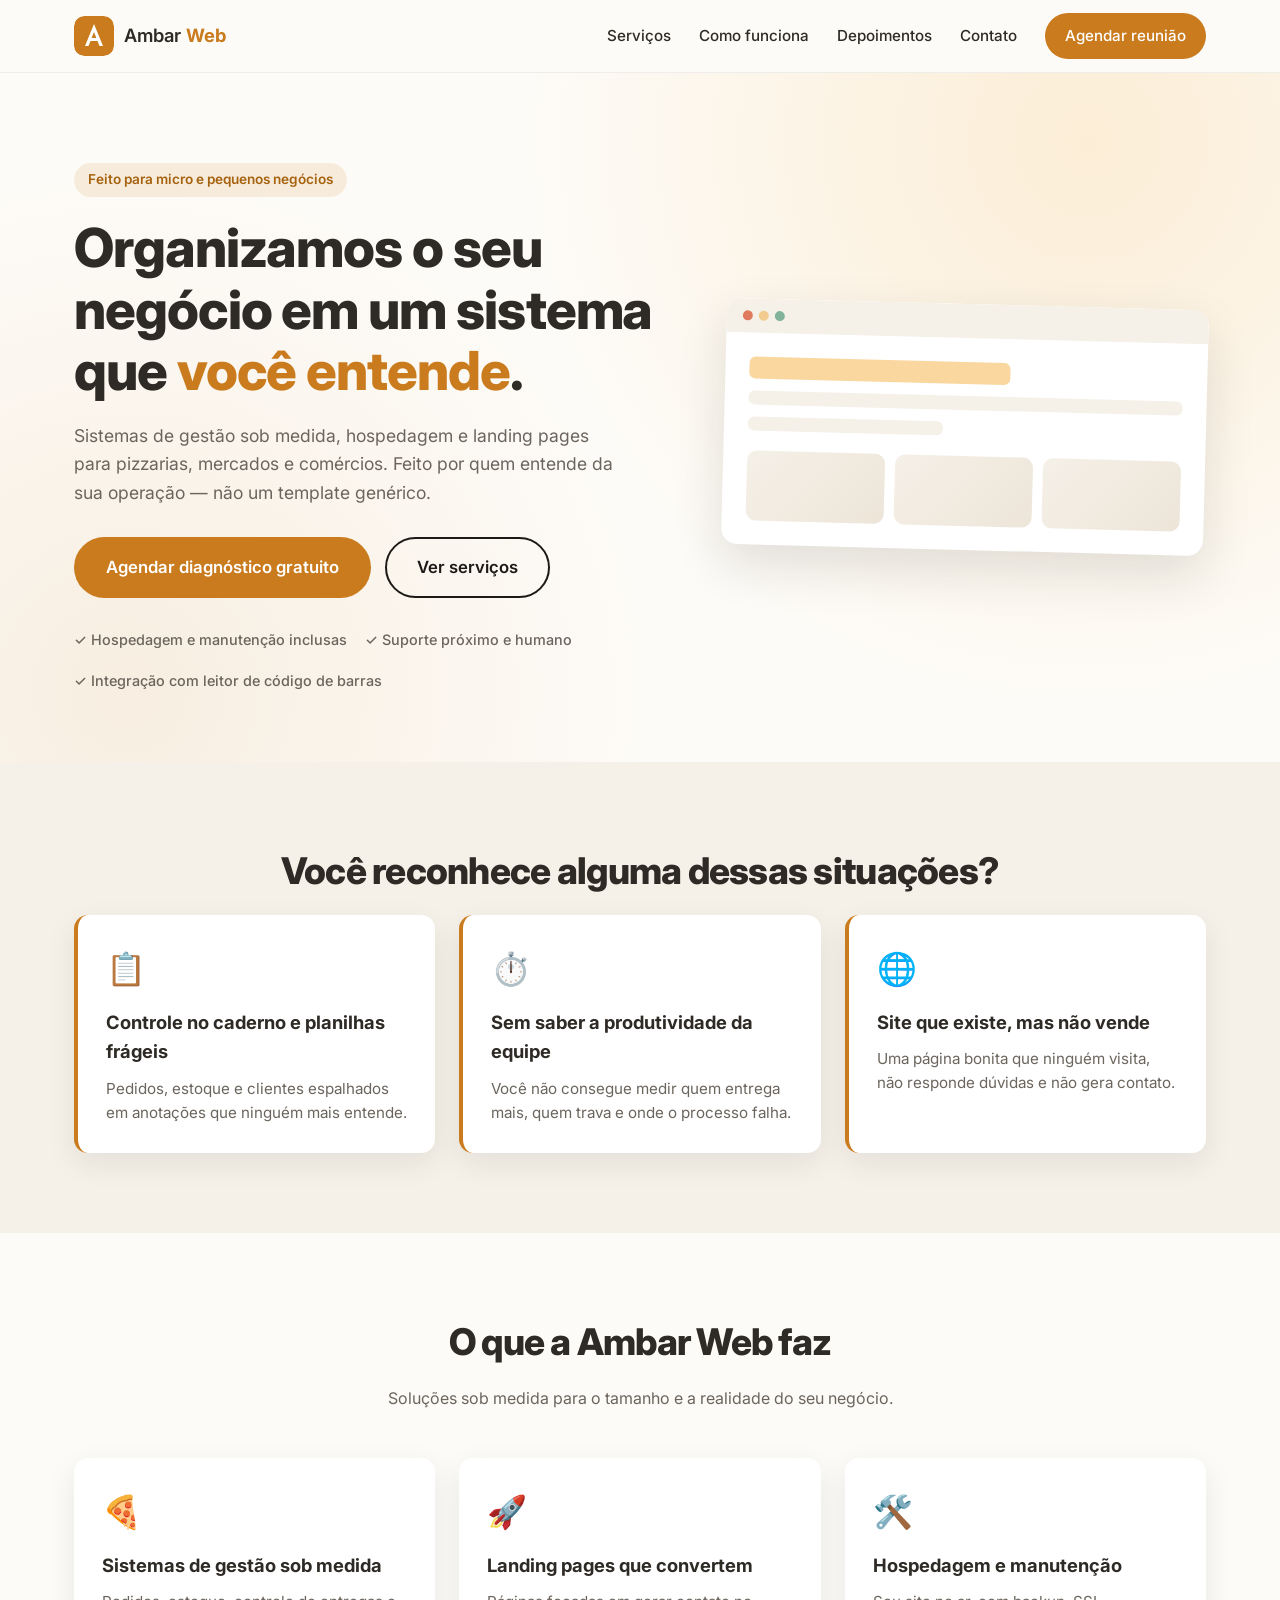
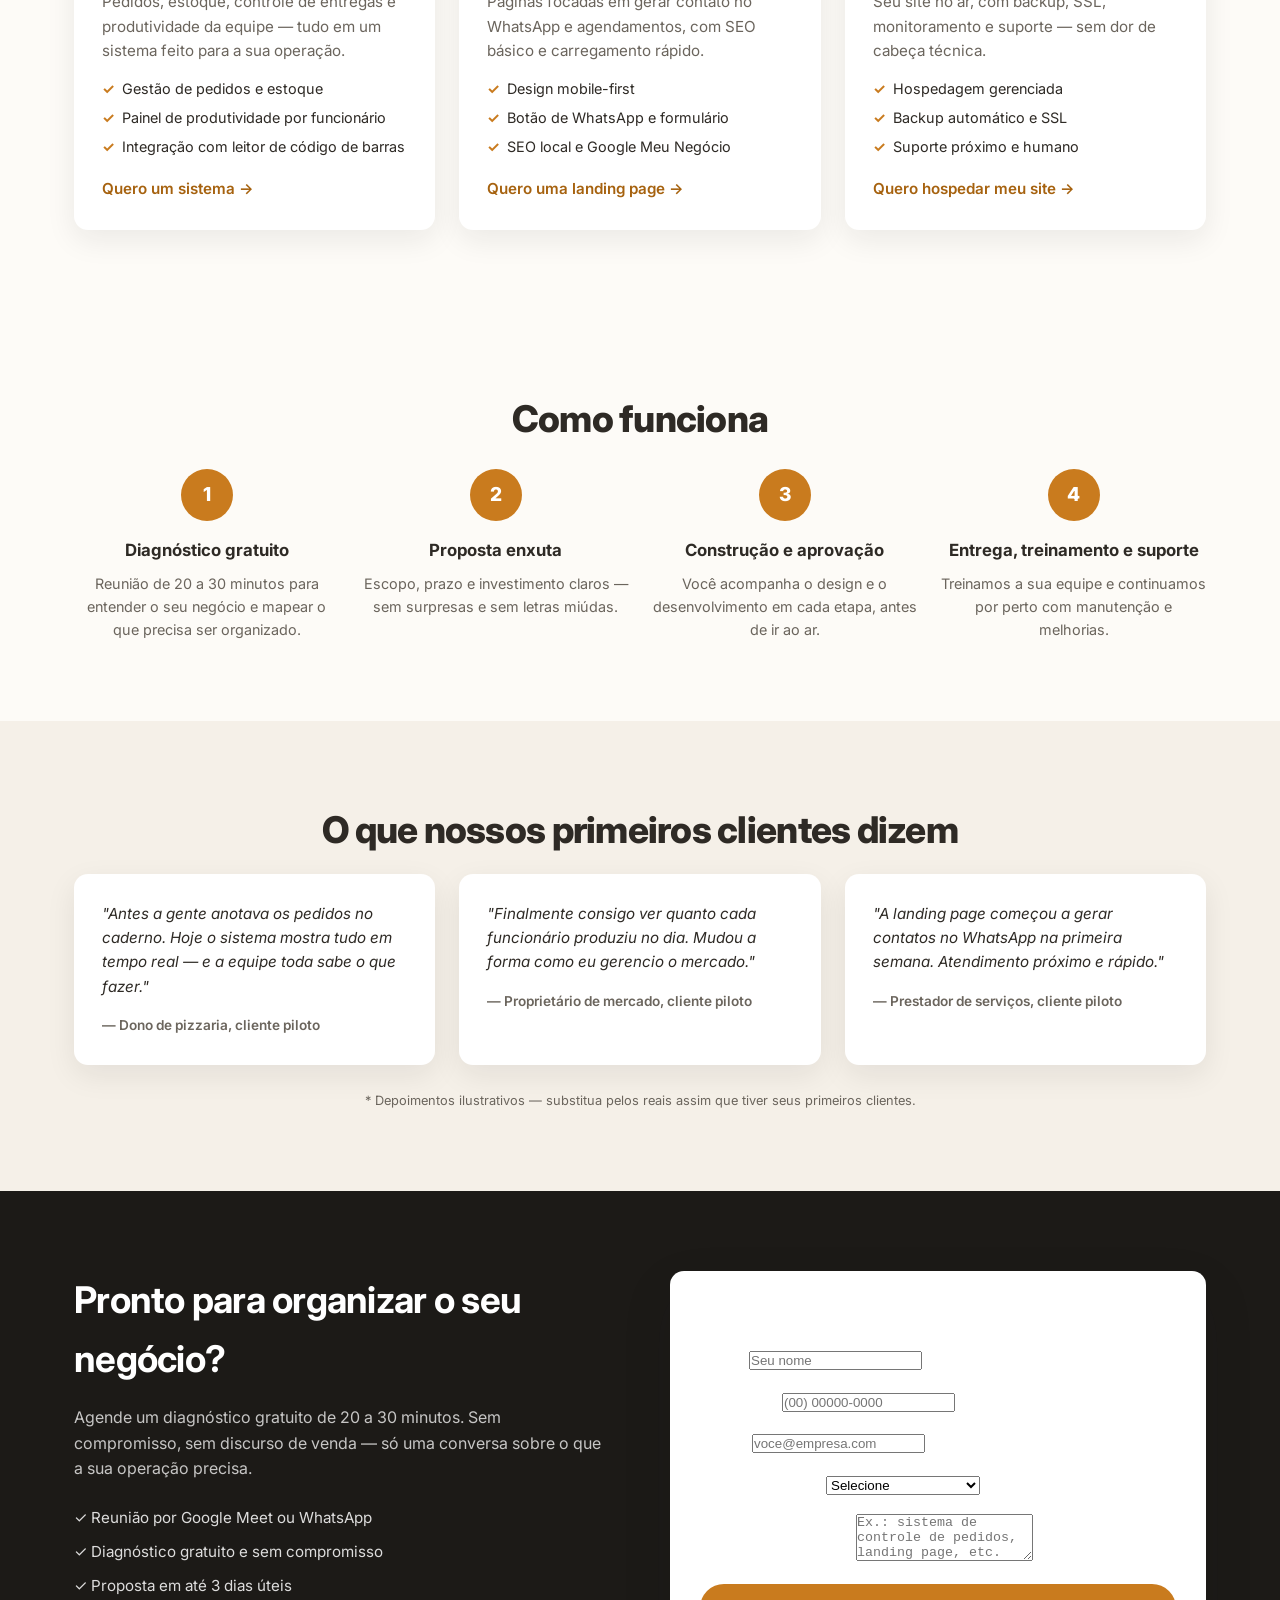
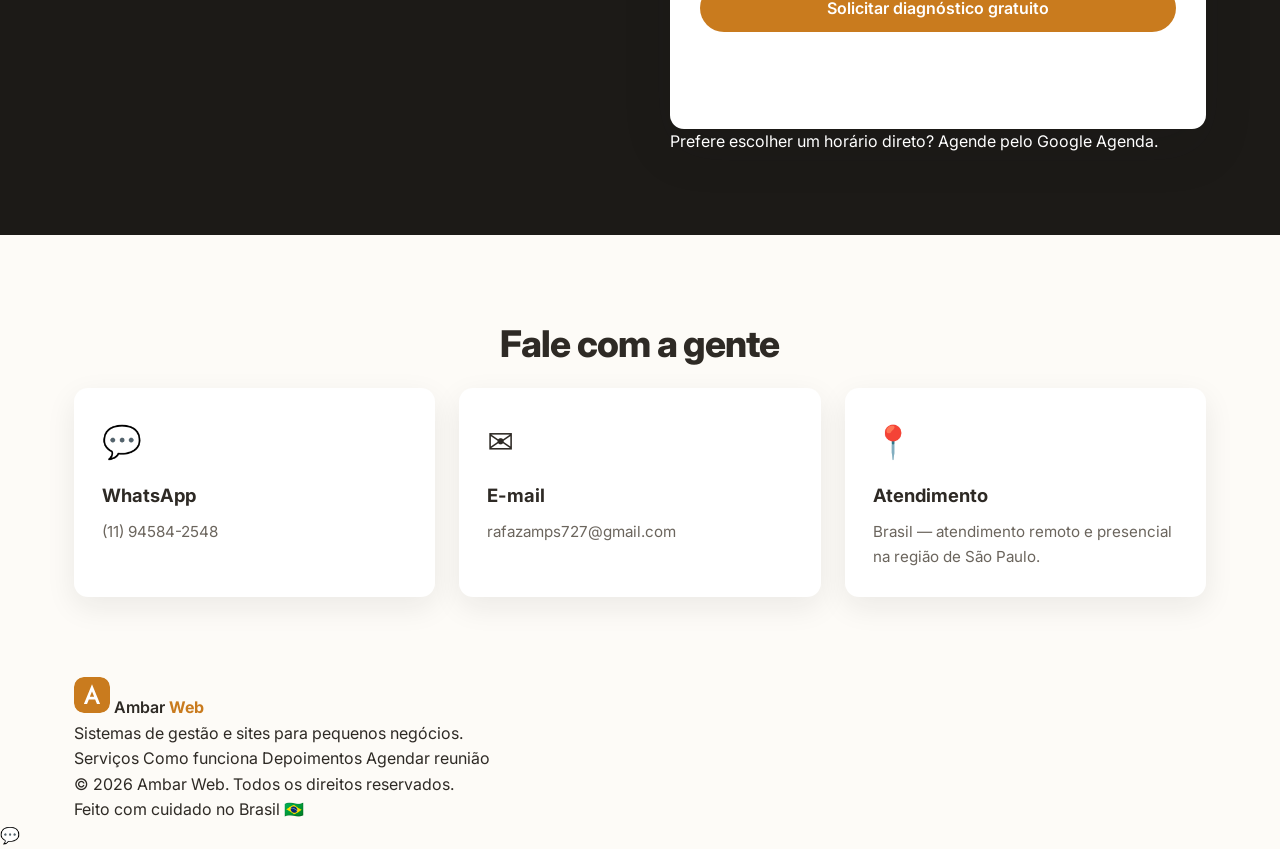
==== index.html @ 200f3242 "Add files via upload" ====
<!DOCTYPE html>
<html lang="pt-BR">
<head>
  <meta charset="UTF-8" />
  <meta name="viewport" content="width=device-width, initial-scale=1.0" />
  <title>Ambar Web — Sistemas de gestão e sites para pequenos negócios</title>
  <meta name="description" content="A Ambar Web cria sistemas de gestão sob medida e landing pages para pizzarias, mercados e pequenos negócios. Organize seu negócio, agende uma reunião gratuita." />
  <meta property="og:title" content="Ambar Web — Organizamos o seu negócio em um sistema que você entende" />
  <meta property="og:description" content="Sistemas de gestão sob medida, hospedagem e landing pages para micro e pequenos negócios no Brasil." />
  <meta property="og:type" content="website" />
  <link rel="icon" type="image/svg+xml" href="favicon.svg" />
  <link rel="stylesheet" href="css/style.css" />
  <link rel="preconnect" href="https://fonts.googleapis.com" />
  <link rel="preconnect" href="https://fonts.gstatic.com" crossorigin />
  <link href="https://fonts.googleapis.com/css2?family=Inter:wght@400;500;600;700;800&display=swap" rel="stylesheet" />

  <!-- JSON-LD: dados estruturados para SEO local -->
  <script type="application/ld+json">
  {
    "@context": "https://schema.org",
    "@type": "ProfessionalService",
    "name": "Ambar Web",
    "description": "Desenvolvimento de sistemas de gestão sob medida, landing pages e hospedagem para micro e pequenos negócios no Brasil.",
    "url": "https://ambarweb.com.br",
    "email": "rafazamps727@gmail.com",
    "telephone": "+5511945842548",
    "areaServed": { "@type": "Country", "name": "Brasil" },
    "address": { "@type": "PostalAddress", "addressLocality": "São Paulo", "addressCountry": "BR" },
    "priceRange": "R$$",
    "sameAs": []
  }
  </script>
</head>
<body>

  <!-- ========== HEADER ========== -->
  <header class="header">
    <div class="container header__inner">
      <a href="#top" class="logo" aria-label="Ambar Web — início">
        <svg class="logo__svg" width="40" height="40" viewBox="0 0 40 40" fill="none" xmlns="http://www.w3.org/2000/svg" aria-hidden="true">
          <rect width="40" height="40" rx="10" fill="#C97B1E"/>
          <path d="M20 8 L29 30 H25.5 L23.5 25 H16.5 L14.5 30 H11 L20 8 Z M17.6 22 H22.4 L20 16 L17.6 22 Z" fill="#FFFFFF"/>
        </svg>
        <span class="logo__text">Ambar <strong>Web</strong></span>
      </a>
      <nav class="nav" id="nav">
        <a href="#servicos">Serviços</a>
        <a href="#como-funciona">Como funciona</a>
        <a href="#depoimentos">Depoimentos</a>
        <a href="#contato">Contato</a>
        <a href="#agendar" class="btn btn--primary btn--sm">Agendar reunião</a>
      </nav>
      <button class="nav-toggle" id="navToggle" aria-label="Abrir menu" aria-expanded="false">☰</button>
    </div>
  </header>

  <!-- ========== HERO ========== -->
  <section class="hero" id="top">
    <div class="container hero__inner">
      <div class="hero__content">
        <span class="badge">Feito para micro e pequenos negócios</span>
        <h1>Organizamos o seu negócio em um sistema que <em>você entende</em>.</h1>
        <p class="hero__subtitle">
          Sistemas de gestão sob medida, hospedagem e landing pages para pizzarias, mercados e comércios.
          Feito por quem entende da sua operação — não um template genérico.
        </p>
        <div class="hero__actions">
          <a href="#agendar" class="btn btn--primary btn--lg">Agendar diagnóstico gratuito</a>
          <a href="#servicos" class="btn btn--ghost btn--lg">Ver serviços</a>
        </div>
        <ul class="hero__trust">
          <li>✓ Hospedagem e manutenção inclusas</li>
          <li>✓ Suporte próximo e humano</li>
          <li>✓ Integração com leitor de código de barras</li>
        </ul>
      </div>
      <div class="hero__visual" aria-hidden="true">
        <div class="mockup">
          <div class="mockup__bar"><span></span><span></span><span></span></div>
          <div class="mockup__body">
            <div class="mockup__row mockup__row--title"></div>
            <div class="mockup__row"></div>
            <div class="mockup__row mockup__row--short"></div>
            <div class="mockup__grid">
              <div class="mockup__card"></div>
              <div class="mockup__card"></div>
              <div class="mockup__card"></div>
            </div>
          </div>
        </div>
      </div>
    </div>
  </section>

  <!-- ========== DORES ========== -->
  <section class="section problems">
    <div class="container">
      <h2 class="section__title">Você reconhece alguma dessas situações?</h2>
      <div class="grid grid--3">
        <div class="card card--problem">
          <span class="card__icon">📋</span>
          <h3>Controle no caderno e planilhas frágeis</h3>
          <p>Pedidos, estoque e clientes espalhados em anotações que ninguém mais entende.</p>
        </div>
        <div class="card card--problem">
          <span class="card__icon">⏱️</span>
          <h3>Sem saber a produtividade da equipe</h3>
          <p>Você não consegue medir quem entrega mais, quem trava e onde o processo falha.</p>
        </div>
        <div class="card card--problem">
          <span class="card__icon">🌐</span>
          <h3>Site que existe, mas não vende</h3>
          <p>Uma página bonita que ninguém visita, não responde dúvidas e não gera contato.</p>
        </div>
      </div>
    </div>
  </section>

  <!-- ========== SERVIÇOS ========== -->
  <section class="section services" id="servicos">
    <div class="container">
      <h2 class="section__title">O que a Ambar Web faz</h2>
      <p class="section__subtitle">Soluções sob medida para o tamanho e a realidade do seu negócio.</p>
      <div class="grid grid--3">
        <div class="card card--service">
          <span class="card__icon">🍕</span>
          <h3>Sistemas de gestão sob medida</h3>
          <p>Pedidos, estoque, controle de entregas e produtividade da equipe — tudo em um sistema feito para a sua operação.</p>
          <ul class="card__list">
            <li>Gestão de pedidos e estoque</li>
            <li>Painel de produtividade por funcionário</li>
            <li>Integração com leitor de código de barras</li>
          </ul>
          <a href="#agendar" class="link-arrow">Quero um sistema →</a>
        </div>
        <div class="card card--service">
          <span class="card__icon">🚀</span>
          <h3>Landing pages que convertem</h3>
          <p>Páginas focadas em gerar contato no WhatsApp e agendamentos, com SEO básico e carregamento rápido.</p>
          <ul class="card__list">
            <li>Design mobile-first</li>
            <li>Botão de WhatsApp e formulário</li>
            <li>SEO local e Google Meu Negócio</li>
          </ul>
          <a href="#agendar" class="link-arrow">Quero uma landing page →</a>
        </div>
        <div class="card card--service">
          <span class="card__icon">🛠️</span>
          <h3>Hospedagem e manutenção</h3>
          <p>Seu site no ar, com backup, SSL, monitoramento e suporte — sem dor de cabeça técnica.</p>
          <ul class="card__list">
            <li>Hospedagem gerenciada</li>
            <li>Backup automático e SSL</li>
            <li>Suporte próximo e humano</li>
          </ul>
          <a href="#agendar" class="link-arrow">Quero hospedar meu site →</a>
        </div>
      </div>
    </div>
  </section>

  <!-- ========== COMO FUNCIONA ========== -->
  <section class="section how" id="como-funciona">
    <div class="container">
      <h2 class="section__title">Como funciona</h2>
      <div class="steps">
        <div class="step">
          <span class="step__num">1</span>
          <h3>Diagnóstico gratuito</h3>
          <p>Reunião de 20 a 30 minutos para entender o seu negócio e mapear o que precisa ser organizado.</p>
        </div>
        <div class="step">
          <span class="step__num">2</span>
          <h3>Proposta enxuta</h3>
          <p>Escopo, prazo e investimento claros — sem surpresas e sem letras miúdas.</p>
        </div>
        <div class="step">
          <span class="step__num">3</span>
          <h3>Construção e aprovação</h3>
          <p>Você acompanha o design e o desenvolvimento em cada etapa, antes de ir ao ar.</p>
        </div>
        <div class="step">
          <span class="step__num">4</span>
          <h3>Entrega, treinamento e suporte</h3>
          <p>Treinamos a sua equipe e continuamos por perto com manutenção e melhorias.</p>
        </div>
      </div>
    </div>
  </section>

  <!-- ========== DEPOIMENTOS ========== -->
  <section class="section testimonials" id="depoimentos">
    <div class="container">
      <h2 class="section__title">O que nossos primeiros clientes dizem</h2>
      <div class="grid grid--3">
        <blockquote class="card card--testimonial">
          <p>"Antes a gente anotava os pedidos no caderno. Hoje o sistema mostra tudo em tempo real — e a equipe toda sabe o que fazer."</p>
          <footer>— Dono de pizzaria, cliente piloto</footer>
        </blockquote>
        <blockquote class="card card--testimonial">
          <p>"Finalmente consigo ver quanto cada funcionário produziu no dia. Mudou a forma como eu gerencio o mercado."</p>
          <footer>— Proprietário de mercado, cliente piloto</footer>
        </blockquote>
        <blockquote class="card card--testimonial">
          <p>"A landing page começou a gerar contatos no WhatsApp na primeira semana. Atendimento próximo e rápido."</p>
          <footer>— Prestador de serviços, cliente piloto</footer>
        </blockquote>
      </div>
      <p class="testimonials__note">* Depoimentos ilustrativos — substitua pelos reais assim que tiver seus primeiros clientes.</p>
    </div>
  </section>

  <!-- ========== CTA + AGENDAMENTO ========== -->
  <section class="section cta" id="agendar">
    <div class="container cta__inner">
      <div class="cta__content">
        <h2>Pronto para organizar o seu negócio?</h2>
        <p>Agende um diagnóstico gratuito de 20 a 30 minutos. Sem compromisso, sem discurso de venda — só uma conversa sobre o que a sua operação precisa.</p>
        <ul class="cta__list">
          <li>✓ Reunião por Google Meet ou WhatsApp</li>
          <li>✓ Diagnóstico gratuito e sem compromisso</li>
          <li>✓ Proposta em até 3 dias úteis</li>
        </ul>
      </div>
      <div class="cta__form-wrap">
        <form class="form" id="contactForm" action="https://formsubmit.co/rafazamps727@gmail.com" method="POST">
          <h3>Agende sua reunião</h3>
          <input type="hidden" name="_subject" value="Novo contato pelo site Ambar Web" />
          <input type="hidden" name="_captcha" value="false" />
          <input type="hidden" name="_next" value="https://ambarweb.com.br/obrigado.html" />
          <label>
            Nome
            <input type="text" name="nome" required placeholder="Seu nome" />
          </label>
          <label>
            WhatsApp
            <input type="tel" name="whatsapp" required placeholder="(00) 00000-0000" />
          </label>
          <label>
            E-mail
            <input type="email" name="email" required placeholder="voce@empresa.com" />
          </label>
          <label>
            Tipo de negócio
            <select name="negocio" required>
              <option value="">Selecione</option>
              <option>Pizzaria / Restaurante</option>
              <option>Mercado / Mercearia</option>
              <option>Prestador de serviços</option>
              <option>Outro</option>
            </select>
          </label>
          <label>
            O que você precisa?
            <textarea name="mensagem" rows="3" placeholder="Ex.: sistema de controle de pedidos, landing page, etc."></textarea>
          </label>
          <button type="submit" class="btn btn--primary btn--full">Solicitar diagnóstico gratuito</button>
          <p class="form__note">Ao enviar, você concorda em ser contatado pela Ambar Web. Seus dados não serão compartilhados.</p>
        </form>
        <p class="cta__alt">Prefere escolher um horário direto? <a href="COLE_SEU_LINK_DO_GOOGLE_AGENDA_AQUI" target="_blank" rel="noopener">Agende pelo Google Agenda</a>.</p>
      </div>
    </div>
  </section>

  <!-- ========== CONTATO ========== -->
  <section class="section contact" id="contato">
    <div class="container">
      <h2 class="section__title">Fale com a gente</h2>
      <div class="grid grid--3">
        <a class="card card--contact" href="https://wa.me/5511945842548" target="_blank" rel="noopener">
          <span class="card__icon">💬</span>
          <h3>WhatsApp</h3>
          <p>(11) 94584-2548</p>
        </a>
        <a class="card card--contact" href="mailto:rafazamps727@gmail.com">
          <span class="card__icon">✉️</span>
          <h3>E-mail</h3>
          <p>rafazamps727@gmail.com</p>
        </a>
        <div class="card card--contact">
          <span class="card__icon">📍</span>
          <h3>Atendimento</h3>
          <p>Brasil — atendimento remoto e presencial na região de São Paulo.</p>
        </div>
      </div>
    </div>
  </section>

  <!-- ========== FOOTER ========== -->
  <footer class="footer">
    <div class="container footer__inner">
      <div class="footer__brand">
        <svg class="logo__svg" width="36" height="36" viewBox="0 0 40 40" fill="none" xmlns="http://www.w3.org/2000/svg" aria-hidden="true">
          <rect width="40" height="40" rx="10" fill="#C97B1E"/>
          <path d="M20 8 L29 30 H25.5 L23.5 25 H16.5 L14.5 30 H11 L20 8 Z M17.6 22 H22.4 L20 16 L17.6 22 Z" fill="#FFFFFF"/>
        </svg>
        <span class="logo__text">Ambar <strong>Web</strong></span>
        <p>Sistemas de gestão e sites para pequenos negócios.</p>
      </div>
      <div class="footer__links">
        <a href="#servicos">Serviços</a>
        <a href="#como-funciona">Como funciona</a>
        <a href="#depoimentos">Depoimentos</a>
        <a href="#agendar">Agendar reunião</a>
      </div>
    </div>
    <div class="container footer__bottom">
      <p>© <span id="year"></span> Ambar Web. Todos os direitos reservados.</p>
      <p>Feito com cuidado no Brasil 🇧🇷</p>
    </div>
  </footer>

  <a href="https://wa.me/5511945842548" class="whatsapp-float" target="_blank" rel="noopener" aria-label="Falar no WhatsApp">💬</a>

  <script src="js/script.js"></script>
</body>
</html>
---- css/style.css ----
/* ==========================================================
   AMBAR WEB — STYLESHEET COMPLETO
   ========================================================== */

/* ========== RESET & BASE ========== */
*, *::before, *::after { box-sizing: border-box; margin: 0; padding: 0; }

:root {
  --amber: #C97B1E;
  --amber-dark: #A6620F;
  --amber-light: #F5B041;
  --dark: #1C1A17;
  --dark-2: #2A2622;
  --text: #2E2A25;
  --muted: #6B655D;
  --bg: #FDFBF7;
  --bg-alt: #F5F0E8;
  --white: #FFFFFF;
  --radius: 14px;
  --shadow: 0 10px 30px rgba(28, 26, 23, 0.08);
  --shadow-lg: 0 20px 50px rgba(28, 26, 23, 0.12);
}

html { scroll-behavior: smooth; }

body {
  font-family: 'Inter', system-ui, -apple-system, sans-serif;
  color: var(--text);
  background: var(--bg);
  line-height: 1.6;
  -webkit-font-smoothing: antialiased;
  -moz-osx-font-smoothing: grayscale;
}

a { color: inherit; text-decoration: none; }
ul { list-style: none; }
img { max-width: 100%; display: block; }

.container {
  width: 100%;
  max-width: 1180px;
  margin: 0 auto;
  padding: 0 24px;
}

/* ========== BOTÕES ========== */
.btn {
  display: inline-flex;
  align-items: center;
  justify-content: center;
  gap: 8px;
  font-family: inherit;
  font-weight: 600;
  border-radius: 999px;
  border: 2px solid transparent;
  cursor: pointer;
  transition: all .2s ease;
  font-size: 1rem;
  padding: 12px 24px;
  text-align: center;
}
.btn--primary { background: var(--amber); color: var(--white); }
.btn--primary:hover { background: var(--amber-dark); transform: translateY(-1px); }
.btn--ghost { background: transparent; color: var(--dark); border-color: var(--dark); }
.btn--ghost:hover { background: var(--dark); color: var(--white); }
.btn--sm { padding: 9px 18px; font-size: .9rem; }
.btn--lg { padding: 15px 30px; font-size: 1.05rem; }
.btn--full { width: 100%; }

/* ========== HEADER ========== */
.header {
  position: sticky;
  top: 0;
  z-index: 100;
  background: rgba(253, 251, 247, .92);
  backdrop-filter: blur(10px);
  -webkit-backdrop-filter: blur(10px);
  border-bottom: 1px solid rgba(28, 26, 23, .06);
}
.header__inner {
  display: flex;
  align-items: center;
  justify-content: space-between;
  height: 72px;
}
.logo { display: flex; align-items: center; gap: 10px; font-size: 1.15rem; }
.logo__svg { flex-shrink: 0; border-radius: 10px; }
.logo__text { font-weight: 600; }
.logo__text strong { color: var(--amber); }

.nav { display: flex; align-items: center; gap: 28px; }
.nav a { font-size: .95rem; font-weight: 500; color: var(--text); transition: color .2s ease; }
.nav a:hover { color: var(--amber); }
.nav .btn--primary { color: var(--white); }
.nav .btn--primary:hover { color: var(--white); }

.nav-toggle {
  display: none;
  background: none;
  border: none;
  font-size: 1.6rem;
  cursor: pointer;
  color: var(--dark);
  padding: 4px 8px;
}

/* ========== HERO ========== */
.hero {
  padding: 90px 0 70px;
  background:
    radial-gradient(circle at 85% 10%, rgba(245, 176, 65, .18), transparent 45%),
    radial-gradient(circle at 10% 90%, rgba(201, 123, 30, .10), transparent 40%),
    var(--bg);
}
.hero__inner {
  display: grid;
  grid-template-columns: 1.1fr .9fr;
  gap: 60px;
  align-items: center;
}
.badge {
  display: inline-block;
  background: rgba(201, 123, 30, .12);
  color: var(--amber-dark);
  font-size: .85rem;
  font-weight: 600;
  padding: 6px 14px;
  border-radius: 999px;
  margin-bottom: 20px;
}
.hero h1 {
  font-size: clamp(2.1rem, 4.2vw, 3.4rem);
  line-height: 1.15;
  font-weight: 800;
  letter-spacing: -0.02em;
  margin-bottom: 20px;
}
.hero h1 em { color: var(--amber); font-style: normal; }
.hero__subtitle {
  font-size: 1.1rem;
  color: var(--muted);
  max-width: 540px;
  margin-bottom: 30px;
}
.hero__actions { display: flex; flex-wrap: wrap; gap: 14px; margin-bottom: 30px; }
.hero__trust { display: flex; flex-wrap: wrap; gap: 18px; }
.hero__trust li { font-size: .9rem; color: var(--muted); font-weight: 500; }

/* Mockup visual */
.mockup {
  background: var(--white);
  border-radius: 16px;
  box-shadow: var(--shadow-lg);
  overflow: hidden;
  transform: rotate(1.5deg);
  transition: transform .4s ease;
}
.mockup:hover { transform: rotate(0deg) translateY(-4px); }
.mockup__bar {
  display: flex; gap: 6px; padding: 12px 16px;
  background: var(--bg-alt);
}
.mockup__bar span {
  width: 10px; height: 10px; border-radius: 50%;
  background: #d8d0c4;
}
.mockup__bar span:first-child { background: #e07a5f; }
.mockup__bar span:nth-child(2) { background: #f2cc8f; }
.mockup__bar span:last-child { background: #81b29a; }
.mockup__body { padding: 24px; }
.mockup__row {
  height: 14px; border-radius: 6px;
  background: var(--bg-alt); margin-bottom: 12px;
}
.mockup__row--title { height: 22px; width: 60%; background: var(--amber-light); opacity: .5; }
.mockup__row--short { width: 45%; }
.mockup__grid {
  display: grid; grid-template-columns: repeat(3, 1fr);
  gap: 10px; margin-top: 20px;
}
.mockup__card {
  height: 70px; border-radius: 10px;
  background: linear-gradient(135deg, var(--bg-alt), #ede5d8);
}

/* ========== SECTIONS ========== */
.section { padding: 80px 0; }
.section__title {
  font-size: clamp(1.6rem, 3vw, 2.3rem);
  font-weight: 800;
  text-align: center;
  letter-spacing: -0.02em;
  margin-bottom: 14px;
}
.section__subtitle {
  text-align: center;
  color: var(--muted);
  max-width: 620px;
  margin: 0 auto 46px;
}

/* ========== GRID & CARDS ========== */
.grid { display: grid; gap: 24px; }
.grid--3 { grid-template-columns: repeat(3, 1fr); }

.card {
  background: var(--white);
  border-radius: var(--radius);
  padding: 28px;
  box-shadow: var(--shadow);
  transition: transform .25s ease, box-shadow .25s ease;
}
.card:hover { transform: translateY(-4px); box-shadow: var(--shadow-lg); }
.card__icon { font-size: 2rem; display: block; margin-bottom: 14px; }
.card h3 { font-size: 1.15rem; margin-bottom: 10px; font-weight: 700; }
.card p { color: var(--muted); font-size: .95rem; }
.card__list { margin: 14px 0 18px; }
.card__list li {
  font-size: .9rem; color: var(--text);
  padding-left: 20px; position: relative; margin-bottom: 6px;
}
.card__list li::before {
  content: "✓"; position: absolute; left: 0;
  color: var(--amber); font-weight: 700;
}
.link-arrow {
  font-weight: 600; color: var(--amber-dark); font-size: .95rem;
  transition: color .2s ease;
}
.link-arrow:hover { color: var(--amber); }

/* Problemas */
.problems { background: var(--bg-alt); }
.card--problem { border-left: 4px solid var(--amber); }

/* Steps */
.steps {
  display: grid;
  grid-template-columns: repeat(4, 1fr);
  gap: 24px;
  margin-top: 20px;
}
.step { text-align: center; }
.step__num {
  display: grid; place-items: center;
  width: 52px; height: 52px;
  margin: 0 auto 16px;
  background: var(--amber);
  color: var(--white);
  border-radius: 50%;
  font-weight: 800;
  font-size: 1.2rem;
}
.step h3 { font-size: 1.05rem; margin-bottom: 8px; }
.step p { font-size: .9rem; color: var(--muted); }

/* Depoimentos */
.testimonials { background: var(--bg-alt); }
.card--testimonial { display: flex; flex-direction: column; gap: 16px; }
.card--testimonial p { font-style: italic; color: var(--text); }
.card--testimonial footer { font-size: .85rem; color: var(--muted); font-weight: 600; }
.testimonials__note {
  text-align: center; font-size: .8rem;
  color: var(--muted); margin-top: 26px;
}

/* CTA */
.cta { background: var(--dark); color: var(--white); }
.cta__inner {
  display: grid;
  grid-template-columns: 1fr 1fr;
  gap: 60px;
  align-items: start;
}
.cta h2 { font-size: clamp(1.6rem, 3vw, 2.3rem); margin-bottom: 16px; letter-spacing: -0.02em; }
.cta__content p { color: rgba(255,255,255,.75); margin-bottom: 24px; }
.cta__list li { color: rgba(255,255,255,.85); margin-bottom: 10px; font-size: .95rem; }

/* Formulário */
.form {
  background: var(--white);
  border-radius: var(--radius);
  padding: 30px;
  display: flex;
  flex-direction: column;
  gap: 16px;
  box-shadow: var(--shadow-lg);
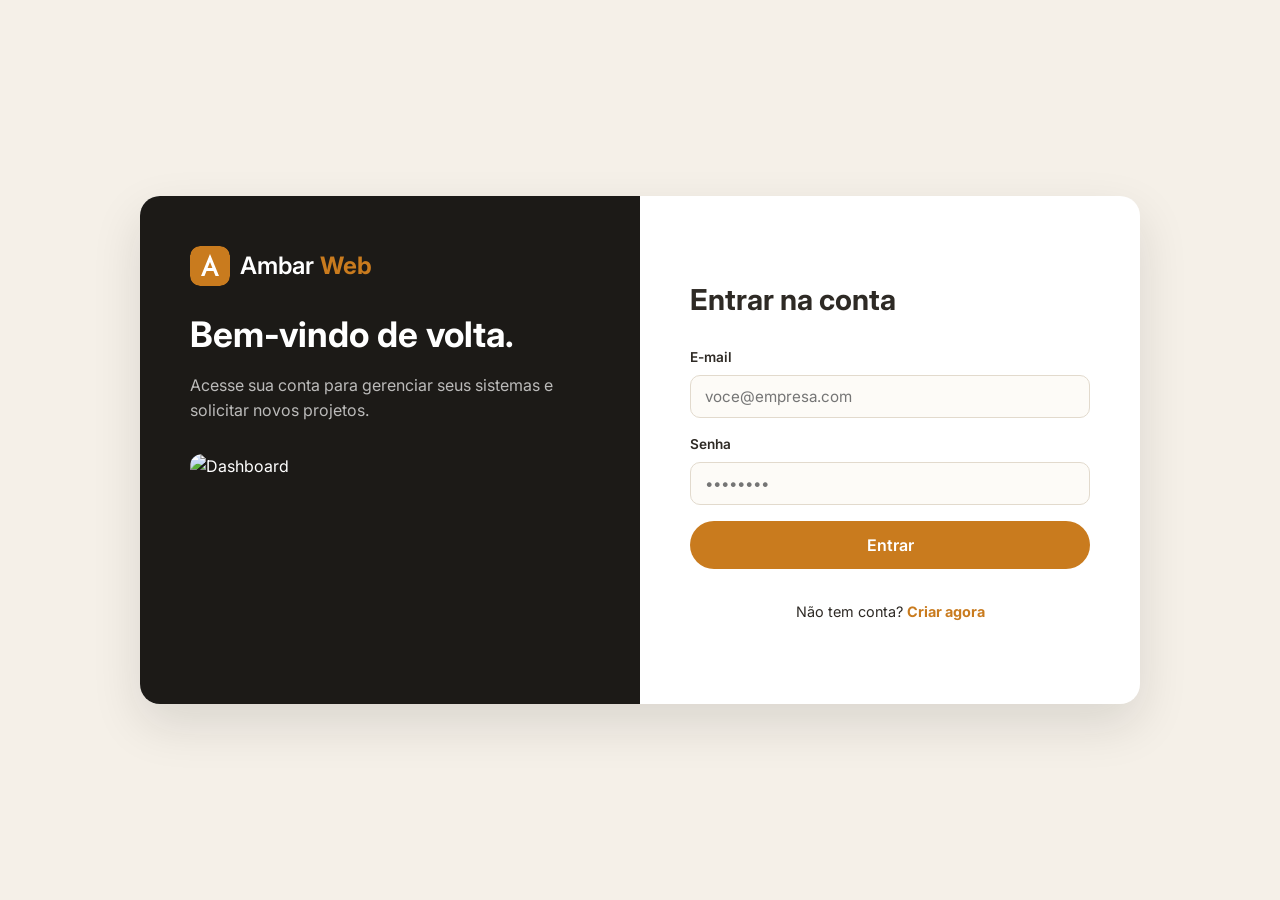
==== commit a02676a6: "Add files via upload" ====
--- a/index.html
+++ b/index.html
@@ -3,40 +3,19 @@
 <head>
   <meta charset="UTF-8" />
   <meta name="viewport" content="width=device-width, initial-scale=1.0" />
-  <title>Ambar Web — Sistemas de gestão e sites para pequenos negócios</title>
-  <meta name="description" content="A Ambar Web cria sistemas de gestão sob medida e landing pages para pizzarias, mercados e pequenos negócios. Organize seu negócio, agende uma reunião gratuita." />
-  <meta property="og:title" content="Ambar Web — Organizamos o seu negócio em um sistema que você entende" />
-  <meta property="og:description" content="Sistemas de gestão sob medida, hospedagem e landing pages para micro e pequenos negócios no Brasil." />
-  <meta property="og:type" content="website" />
+  <title>Ambar Web — Sistemas de Gestão</title>
+  <meta name="description" content="Sistemas de gestão sob medida e landing pages para micro e pequenos negócios." />
   <link rel="icon" type="image/svg+xml" href="favicon.svg" />
   <link rel="stylesheet" href="css/style.css" />
   <link rel="preconnect" href="https://fonts.googleapis.com" />
   <link rel="preconnect" href="https://fonts.gstatic.com" crossorigin />
   <link href="https://fonts.googleapis.com/css2?family=Inter:wght@400;500;600;700;800&display=swap" rel="stylesheet" />
-
-  <!-- JSON-LD: dados estruturados para SEO local -->
-  <script type="application/ld+json">
-  {
-    "@context": "https://schema.org",
-    "@type": "ProfessionalService",
-    "name": "Ambar Web",
-    "description": "Desenvolvimento de sistemas de gestão sob medida, landing pages e hospedagem para micro e pequenos negócios no Brasil.",
-    "url": "https://ambarweb.com.br",
-    "email": "rafazamps727@gmail.com",
-    "telephone": "+5511945842548",
-    "areaServed": { "@type": "Country", "name": "Brasil" },
-    "address": { "@type": "PostalAddress", "addressLocality": "São Paulo", "addressCountry": "BR" },
-    "priceRange": "R$$",
-    "sameAs": []
-  }
-  </script>
 </head>
 <body>
 
-  <!-- ========== HEADER ========== -->
   <header class="header">
     <div class="container header__inner">
-      <a href="#top" class="logo" aria-label="Ambar Web — início">
+      <a href="#top" class="logo">
         <svg class="logo__svg" width="40" height="40" viewBox="0 0 40 40" fill="none" xmlns="http://www.w3.org/2000/svg" aria-hidden="true">
           <rect width="40" height="40" rx="10" fill="#C97B1E"/>
           <path d="M20 8 L29 30 H25.5 L23.5 25 H16.5 L14.5 30 H11 L20 8 Z M17.6 22 H22.4 L20 16 L17.6 22 Z" fill="#FFFFFF"/>
@@ -46,272 +25,130 @@
       <nav class="nav" id="nav">
         <a href="#servicos">Serviços</a>
         <a href="#como-funciona">Como funciona</a>
-        <a href="#depoimentos">Depoimentos</a>
-        <a href="#contato">Contato</a>
-        <a href="#agendar" class="btn btn--primary btn--sm">Agendar reunião</a>
+        <a href="#contato">Suporte</a>
+        
+        <!-- Área do Usuário Logado -->
+        <div class="user-menu">
+          <span class="user-email" id="userEmail">Carregando...</span>
+          <button onclick="logout()" class="btn btn--ghost btn--sm">Sair</button>
+        </div>
       </nav>
       <button class="nav-toggle" id="navToggle" aria-label="Abrir menu" aria-expanded="false">☰</button>
     </div>
   </header>
 
-  <!-- ========== HERO ========== -->
   <section class="hero" id="top">
     <div class="container hero__inner">
-      <div class="hero__content">
-        <span class="badge">Feito para micro e pequenos negócios</span>
+      <div class="hero__content fade-in">
+        <span class="badge">Área do Cliente Ativa</span>
         <h1>Organizamos o seu negócio em um sistema que <em>você entende</em>.</h1>
         <p class="hero__subtitle">
           Sistemas de gestão sob medida, hospedagem e landing pages para pizzarias, mercados e comércios.
-          Feito por quem entende da sua operação — não um template genérico.
         </p>
         <div class="hero__actions">
-          <a href="#agendar" class="btn btn--primary btn--lg">Agendar diagnóstico gratuito</a>
-          <a href="#servicos" class="btn btn--ghost btn--lg">Ver serviços</a>
+          <a href="#contato" class="btn btn--primary btn--lg">Abrir Chamado de Suporte</a>
         </div>
         <ul class="hero__trust">
-          <li>✓ Hospedagem e manutenção inclusas</li>
-          <li>✓ Suporte próximo e humano</li>
-          <li>✓ Integração com leitor de código de barras</li>
+          <li>✓ Hospedagem inclusa</li>
+          <li>✓ Suporte humano</li>
+          <li>✓ Integração com hardware</li>
         </ul>
       </div>
-      <div class="hero__visual" aria-hidden="true">
-        <div class="mockup">
-          <div class="mockup__bar"><span></span><span></span><span></span></div>
-          <div class="mockup__body">
-            <div class="mockup__row mockup__row--title"></div>
-            <div class="mockup__row"></div>
-            <div class="mockup__row mockup__row--short"></div>
-            <div class="mockup__grid">
-              <div class="mockup__card"></div>
-              <div class="mockup__card"></div>
-              <div class="mockup__card"></div>
-            </div>
-          </div>
+      <div class="hero__visual fade-in">
+        <!-- FOTO REAL DO UNSPLASH -->
+        <img src="https://images.unsplash.com/photo-1556742049-0cfed4f6a45d?q=80&w=800&auto=format&fit=crop" alt="Gestão de negócios" class="hero-img">
+      </div>
+    </div>
+  </section>
+
+  <section class="section problems" id="servicos">
+    <div class="container">
+      <h2 class="section__title fade-in">O que a Ambar Web faz</h2>
+      <div class="grid grid--3">
+        <div class="card card--problem fade-in">
+          <span class="card__icon">🍕</span>
+          <h3>Sistemas de Gestão</h3>
+          <p>Pedidos, estoque e produtividade da equipe — tudo em um sistema feito para a sua operação.</p>
+        </div>
+        <div class="card card--problem fade-in">
+          <span class="card__icon">🚀</span>
+          <h3>Landing Pages</h3>
+          <p>Páginas focadas em gerar contato no WhatsApp e agendamentos, com design moderno e rápido.</p>
+        </div>
+        <div class="card card--problem fade-in">
+          <span class="card__icon">🛠️</span>
+          <h3>Hospedagem e Manutenção</h3>
+          <p>Seu site no ar, com backup, SSL e monitoramento, sem dor de cabeça técnica.</p>
         </div>
       </div>
     </div>
   </section>
 
-  <!-- ========== DORES ========== -->
-  <section class="section problems">
+  <!-- ÁREA DE CONTATO REESTILIZADA -->
+  <section class="section contact-section fade-in" id="contato">
     <div class="container">
-      <h2 class="section__title">Você reconhece alguma dessas situações?</h2>
-      <div class="grid grid--3">
-        <div class="card card--problem">
-          <span class="card__icon">📋</span>
-          <h3>Controle no caderno e planilhas frágeis</h3>
-          <p>Pedidos, estoque e clientes espalhados em anotações que ninguém mais entende.</p>
+      <div class="contact-grid">
+        
+        <div class="contact-info">
+          <h2>Fale com o nosso time</h2>
+          <p>Dúvidas sobre o sistema, orçamentos ou problemas técnicos? Preencha o formulário e nosso time responderá em até 24h úteis.</p>
+          
+          <div class="contact-methods">
+            <div class="method-item">
+              <span class="icon">💬</span>
+              <div>
+                <h4>WhatsApp</h4>
+                <p>(11) 94584-2548</p>
+              </div>
+            </div>
+            <div class="method-item">
+              <span class="icon">✉️</span>
+              <div>
+                <h4>E-mail</h4>
+                <p>rafazamps727@gmail.com</p>
+              </div>
+            </div>
+          </div>
         </div>
-        <div class="card card--problem">
-          <span class="card__icon">⏱️</span>
-          <h3>Sem saber a produtividade da equipe</h3>
-          <p>Você não consegue medir quem entrega mais, quem trava e onde o processo falha.</p>
+
+        <div class="contact-form-wrapper">
+          <form id="contactForm" class="form">
+            <h3>Envie uma mensagem</h3>
+            <label>Nome Completo <input type="text" required placeholder="Seu nome"></label>
+            <label>E-mail <input type="email" required placeholder="voce@empresa.com"></label>
+            
+            <!-- NOVAS OPÇÕES DE NEGÓCIO -->
+            <label>Tipo de Negócio
+              <select required>
+                <option value="">Selecione a categoria...</option>
+                <option>Pizzaria / Restaurante</option>
+                <option>Mercado / Mercearia</option>
+                <option>Padaria / Confeitaria</option>
+                <option>Loja / Varejo</option>
+                <option>Clínica / Consultório</option>
+                <option>Prestador de Serviços (Geral)</option>
+                <option>Escritório / Advocacia</option>
+                <option>Outro</option>
+              </select>
+            </label>
+            
+            <label>Mensagem <textarea rows="4" required placeholder="Como podemos ajudar?"></textarea></label>
+            <button type="submit" class="btn btn--primary btn--full">Enviar Mensagem</button>
+          </form>
         </div>
-        <div class="card card--problem">
-          <span class="card__icon">🌐</span>
-          <h3>Site que existe, mas não vende</h3>
-          <p>Uma página bonita que ninguém visita, não responde dúvidas e não gera contato.</p>
-        </div>
+
       </div>
     </div>
   </section>
 
-  <!-- ========== SERVIÇOS ========== -->
-  <section class="section services" id="servicos">
-    <div class="container">
-      <h2 class="section__title">O que a Ambar Web faz</h2>
-      <p class="section__subtitle">Soluções sob medida para o tamanho e a realidade do seu negócio.</p>
-      <div class="grid grid--3">
-        <div class="card card--service">
-          <span class="card__icon">🍕</span>
-          <h3>Sistemas de gestão sob medida</h3>
-          <p>Pedidos, estoque, controle de entregas e produtividade da equipe — tudo em um sistema feito para a sua operação.</p>
-          <ul class="card__list">
-            <li>Gestão de pedidos e estoque</li>
-            <li>Painel de produtividade por funcionário</li>
-            <li>Integração com leitor de código de barras</li>
-          </ul>
-          <a href="#agendar" class="link-arrow">Quero um sistema →</a>
-        </div>
-        <div class="card card--service">
-          <span class="card__icon">🚀</span>
-          <h3>Landing pages que convertem</h3>
-          <p>Páginas focadas em gerar contato no WhatsApp e agendamentos, com SEO básico e carregamento rápido.</p>
-          <ul class="card__list">
-            <li>Design mobile-first</li>
-            <li>Botão de WhatsApp e formulário</li>
-            <li>SEO local e Google Meu Negócio</li>
-          </ul>
-          <a href="#agendar" class="link-arrow">Quero uma landing page →</a>
-        </div>
-        <div class="card card--service">
-          <span class="card__icon">🛠️</span>
-          <h3>Hospedagem e manutenção</h3>
-          <p>Seu site no ar, com backup, SSL, monitoramento e suporte — sem dor de cabeça técnica.</p>
-          <ul class="card__list">
-            <li>Hospedagem gerenciada</li>
-            <li>Backup automático e SSL</li>
-            <li>Suporte próximo e humano</li>
-          </ul>
-          <a href="#agendar" class="link-arrow">Quero hospedar meu site →</a>
-        </div>
-      </div>
-    </div>
-  </section>
-
-  <!-- ========== COMO FUNCIONA ========== -->
-  <section class="section how" id="como-funciona">
-    <div class="container">
-      <h2 class="section__title">Como funciona</h2>
-      <div class="steps">
-        <div class="step">
-          <span class="step__num">1</span>
-          <h3>Diagnóstico gratuito</h3>
-          <p>Reunião de 20 a 30 minutos para entender o seu negócio e mapear o que precisa ser organizado.</p>
-        </div>
-        <div class="step">
-          <span class="step__num">2</span>
-          <h3>Proposta enxuta</h3>
-          <p>Escopo, prazo e investimento claros — sem surpresas e sem letras miúdas.</p>
-        </div>
-        <div class="step">
-          <span class="step__num">3</span>
-          <h3>Construção e aprovação</h3>
-          <p>Você acompanha o design e o desenvolvimento em cada etapa, antes de ir ao ar.</p>
-        </div>
-        <div class="step">
-          <span class="step__num">4</span>
-          <h3>Entrega, treinamento e suporte</h3>
-          <p>Treinamos a sua equipe e continuamos por perto com manutenção e melhorias.</p>
-        </div>
-      </div>
-    </div>
-  </section>
-
-  <!-- ========== DEPOIMENTOS ========== -->
-  <section class="section testimonials" id="depoimentos">
-    <div class="container">
-      <h2 class="section__title">O que nossos primeiros clientes dizem</h2>
-      <div class="grid grid--3">
-        <blockquote class="card card--testimonial">
-          <p>"Antes a gente anotava os pedidos no caderno. Hoje o sistema mostra tudo em tempo real — e a equipe toda sabe o que fazer."</p>
-          <footer>— Dono de pizzaria, cliente piloto</footer>
-        </blockquote>
-        <blockquote class="card card--testimonial">
-          <p>"Finalmente consigo ver quanto cada funcionário produziu no dia. Mudou a forma como eu gerencio o mercado."</p>
-          <footer>— Proprietário de mercado, cliente piloto</footer>
-        </blockquote>
-        <blockquote class="card card--testimonial">
-          <p>"A landing page começou a gerar contatos no WhatsApp na primeira semana. Atendimento próximo e rápido."</p>
-          <footer>— Prestador de serviços, cliente piloto</footer>
-        </blockquote>
-      </div>
-      <p class="testimonials__note">* Depoimentos ilustrativos — substitua pelos reais assim que tiver seus primeiros clientes.</p>
-    </div>
-  </section>
-
-  <!-- ========== CTA + AGENDAMENTO ========== -->
-  <section class="section cta" id="agendar">
-    <div class="container cta__inner">
-      <div class="cta__content">
-        <h2>Pronto para organizar o seu negócio?</h2>
-        <p>Agende um diagnóstico gratuito de 20 a 30 minutos. Sem compromisso, sem discurso de venda — só uma conversa sobre o que a sua operação precisa.</p>
-        <ul class="cta__list">
-          <li>✓ Reunião por Google Meet ou WhatsApp</li>
-          <li>✓ Diagnóstico gratuito e sem compromisso</li>
-          <li>✓ Proposta em até 3 dias úteis</li>
-        </ul>
-      </div>
-      <div class="cta__form-wrap">
-        <form class="form" id="contactForm" action="https://formsubmit.co/rafazamps727@gmail.com" method="POST">
-          <h3>Agende sua reunião</h3>
-          <input type="hidden" name="_subject" value="Novo contato pelo site Ambar Web" />
-          <input type="hidden" name="_captcha" value="false" />
-          <input type="hidden" name="_next" value="https://ambarweb.com.br/obrigado.html" />
-          <label>
-            Nome
-            <input type="text" name="nome" required placeholder="Seu nome" />
-          </label>
-          <label>
-            WhatsApp
-            <input type="tel" name="whatsapp" required placeholder="(00) 00000-0000" />
-          </label>
-          <label>
-            E-mail
-            <input type="email" name="email" required placeholder="voce@empresa.com" />
-          </label>
-          <label>
-            Tipo de negócio
-            <select name="negocio" required>
-              <option value="">Selecione</option>
-              <option>Pizzaria / Restaurante</option>
-              <option>Mercado / Mercearia</option>
-              <option>Prestador de serviços</option>
-              <option>Outro</option>
-            </select>
-          </label>
-          <label>
-            O que você precisa?
-            <textarea name="mensagem" rows="3" placeholder="Ex.: sistema de controle de pedidos, landing page, etc."></textarea>
-          </label>
-          <button type="submit" class="btn btn--primary btn--full">Solicitar diagnóstico gratuito</button>
-          <p class="form__note">Ao enviar, você concorda em ser contatado pela Ambar Web. Seus dados não serão compartilhados.</p>
-        </form>
-        <p class="cta__alt">Prefere escolher um horário direto? <a href="COLE_SEU_LINK_DO_GOOGLE_AGENDA_AQUI" target="_blank" rel="noopener">Agende pelo Google Agenda</a>.</p>
-      </div>
-    </div>
-  </section>
-
-  <!-- ========== CONTATO ========== -->
-  <section class="section contact" id="contato">
-    <div class="container">
-      <h2 class="section__title">Fale com a gente</h2>
-      <div class="grid grid--3">
-        <a class="card card--contact" href="https://wa.me/5511945842548" target="_blank" rel="noopener">
-          <span class="card__icon">💬</span>
-          <h3>WhatsApp</h3>
-          <p>(11) 94584-2548</p>
-        </a>
-        <a class="card card--contact" href="mailto:rafazamps727@gmail.com">
-          <span class="card__icon">✉️</span>
-          <h3>E-mail</h3>
-          <p>rafazamps727@gmail.com</p>
-        </a>
-        <div class="card card--contact">
-          <span class="card__icon">📍</span>
-          <h3>Atendimento</h3>
-          <p>Brasil — atendimento remoto e presencial na região de São Paulo.</p>
-        </div>
-      </div>
-    </div>
-  </section>
-
-  <!-- ========== FOOTER ========== -->
   <footer class="footer">
-    <div class="container footer__inner">
-      <div class="footer__brand">
-        <svg class="logo__svg" width="36" height="36" viewBox="0 0 40 40" fill="none" xmlns="http://www.w3.org/2000/svg" aria-hidden="true">
-          <rect width="40" height="40" rx="10" fill="#C97B1E"/>
-          <path d="M20 8 L29 30 H25.5 L23.5 25 H16.5 L14.5 30 H11 L20 8 Z M17.6 22 H22.4 L20 16 L17.6 22 Z" fill="#FFFFFF"/>
-        </svg>
-        <span class="logo__text">Ambar <strong>Web</strong></span>
-        <p>Sistemas de gestão e sites para pequenos negócios.</p>
-      </div>
-      <div class="footer__links">
-        <a href="#servicos">Serviços</a>
-        <a href="#como-funciona">Como funciona</a>
-        <a href="#depoimentos">Depoimentos</a>
-        <a href="#agendar">Agendar reunião</a>
-      </div>
-    </div>
-    <div class="container footer__bottom">
+    <div class="container footer__bottom" style="border-top: none; padding-top: 0;">
       <p>© <span id="year"></span> Ambar Web. Todos os direitos reservados.</p>
       <p>Feito com cuidado no Brasil 🇧🇷</p>
     </div>
   </footer>
 
-  <a href="https://wa.me/5511945842548" class="whatsapp-float" target="_blank" rel="noopener" aria-label="Falar no WhatsApp">💬</a>
-
+  <script src="js/auth.js"></script>
   <script src="js/script.js"></script>
 </body>
 </html>
--- a/css/style.css
+++ b/css/style.css
@@ -29,7 +29,6 @@
   background: var(--bg);
   line-height: 1.6;
   -webkit-font-smoothing: antialiased;
-  -moz-osx-font-smoothing: grayscale;
 }
 
 a { color: inherit; text-decoration: none; }
@@ -45,19 +44,9 @@
 
 /* ========== BOTÕES ========== */
 .btn {
-  display: inline-flex;
-  align-items: center;
-  justify-content: center;
-  gap: 8px;
-  font-family: inherit;
-  font-weight: 600;
-  border-radius: 999px;
-  border: 2px solid transparent;
-  cursor: pointer;
-  transition: all .2s ease;
-  font-size: 1rem;
-  padding: 12px 24px;
-  text-align: center;
+  display: inline-flex; align-items: center; justify-content: center; gap: 8px;
+  font-family: inherit; font-weight: 600; border-radius: 999px; border: 2px solid transparent;
+  cursor: pointer; transition: all .2s ease; font-size: 1rem; padding: 12px 24px; text-align: center;
 }
 .btn--primary { background: var(--amber); color: var(--white); }
 .btn--primary:hover { background: var(--amber-dark); transform: translateY(-1px); }
@@ -69,19 +58,13 @@
 
 /* ========== HEADER ========== */
 .header {
-  position: sticky;
-  top: 0;
-  z-index: 100;
+  position: sticky; top: 0; z-index: 100;
   background: rgba(253, 251, 247, .92);
   backdrop-filter: blur(10px);
-  -webkit-backdrop-filter: blur(10px);
   border-bottom: 1px solid rgba(28, 26, 23, .06);
 }
 .header__inner {
-  display: flex;
-  align-items: center;
-  justify-content: space-between;
-  height: 72px;
+  display: flex; align-items: center; justify-content: space-between; height: 72px;
 }
 .logo { display: flex; align-items: center; gap: 10px; font-size: 1.15rem; }
 .logo__svg { flex-shrink: 0; border-radius: 10px; }
@@ -91,197 +74,111 @@
 .nav { display: flex; align-items: center; gap: 28px; }
 .nav a { font-size: .95rem; font-weight: 500; color: var(--text); transition: color .2s ease; }
 .nav a:hover { color: var(--amber); }
-.nav .btn--primary { color: var(--white); }
-.nav .btn--primary:hover { color: var(--white); }
+
+.user-menu {
+  display: flex; align-items: center; gap: 12px;
+  margin-left: 10px; border-left: 1px solid rgba(28,26,23,.1); padding-left: 20px;
+}
+.user-email { font-size: .85rem; color: var(--muted); font-weight: 600; }
 
 .nav-toggle {
-  display: none;
-  background: none;
-  border: none;
-  font-size: 1.6rem;
-  cursor: pointer;
-  color: var(--dark);
-  padding: 4px 8px;
+  display: none; background: none; border: none; font-size: 1.6rem; cursor: pointer; color: var(--dark); padding: 4px 8px;
 }
 
-/* ========== HERO ========== */
+/* ========== HERO & ANIMAÇÕES ========== */
+.fade-in { opacity: 0; transform: translateY(30px); transition: opacity 0.8s ease, transform 0.8s ease; }
+.fade-in.visible { opacity: 1; transform: translateY(0); }
+
 .hero {
   padding: 90px 0 70px;
-  background:
-    radial-gradient(circle at 85% 10%, rgba(245, 176, 65, .18), transparent 45%),
-    radial-gradient(circle at 10% 90%, rgba(201, 123, 30, .10), transparent 40%),
-    var(--bg);
+  background: radial-gradient(circle at 85% 10%, rgba(245,176,65,.18), transparent 45%), radial-gradient(circle at 10% 90%, rgba(201,123,30,.1), transparent 40%), var(--bg);
 }
-.hero__inner {
-  display: grid;
-  grid-template-columns: 1.1fr .9fr;
-  gap: 60px;
-  align-items: center;
-}
-.badge {
-  display: inline-block;
-  background: rgba(201, 123, 30, .12);
-  color: var(--amber-dark);
-  font-size: .85rem;
-  font-weight: 600;
-  padding: 6px 14px;
-  border-radius: 999px;
-  margin-bottom: 20px;
-}
-.hero h1 {
-  font-size: clamp(2.1rem, 4.2vw, 3.4rem);
-  line-height: 1.15;
-  font-weight: 800;
-  letter-spacing: -0.02em;
-  margin-bottom: 20px;
-}
+.hero__inner { display: grid; grid-template-columns: 1.1fr .9fr; gap: 60px; align-items: center; }
+.badge { display: inline-block; background: rgba(201,123,30,.12); color: var(--amber-dark); font-size: .85rem; font-weight: 600; padding: 6px 14px; border-radius: 999px; margin-bottom: 20px; }
+.hero h1 { font-size: clamp(2.1rem, 4.2vw, 3.4rem); line-height: 1.15; font-weight: 800; letter-spacing: -0.02em; margin-bottom: 20px; }
 .hero h1 em { color: var(--amber); font-style: normal; }
-.hero__subtitle {
-  font-size: 1.1rem;
-  color: var(--muted);
-  max-width: 540px;
-  margin-bottom: 30px;
-}
+.hero__subtitle { font-size: 1.1rem; color: var(--muted); max-width: 540px; margin-bottom: 30px; }
 .hero__actions { display: flex; flex-wrap: wrap; gap: 14px; margin-bottom: 30px; }
 .hero__trust { display: flex; flex-wrap: wrap; gap: 18px; }
 .hero__trust li { font-size: .9rem; color: var(--muted); font-weight: 500; }
 
-/* Mockup visual */
-.mockup {
-  background: var(--white);
-  border-radius: 16px;
-  box-shadow: var(--shadow-lg);
-  overflow: hidden;
-  transform: rotate(1.5deg);
-  transition: transform .4s ease;
-}
-.mockup:hover { transform: rotate(0deg) translateY(-4px); }
-.mockup__bar {
-  display: flex; gap: 6px; padding: 12px 16px;
-  background: var(--bg-alt);
-}
-.mockup__bar span {
-  width: 10px; height: 10px; border-radius: 50%;
-  background: #d8d0c4;
-}
-.mockup__bar span:first-child { background: #e07a5f; }
-.mockup__bar span:nth-child(2) { background: #f2cc8f; }
-.mockup__bar span:last-child { background: #81b29a; }
-.mockup__body { padding: 24px; }
-.mockup__row {
-  height: 14px; border-radius: 6px;
-  background: var(--bg-alt); margin-bottom: 12px;
-}
-.mockup__row--title { height: 22px; width: 60%; background: var(--amber-light); opacity: .5; }
-.mockup__row--short { width: 45%; }
-.mockup__grid {
-  display: grid; grid-template-columns: repeat(3, 1fr);
-  gap: 10px; margin-top: 20px;
-}
-.mockup__card {
-  height: 70px; border-radius: 10px;
-  background: linear-gradient(135deg, var(--bg-alt), #ede5d8);
-}
+/* Foto Real no Hero */
+.hero-img { border-radius: 16px; box-shadow: var(--shadow-lg); width: 100%; height: auto; object-fit: cover; transform: rotate(1.5deg); transition: transform 0.4s ease; }
+.hero-img:hover { transform: rotate(0deg) scale(1.02); }
 
 /* ========== SECTIONS ========== */
 .section { padding: 80px 0; }
-.section__title {
-  font-size: clamp(1.6rem, 3vw, 2.3rem);
-  font-weight: 800;
-  text-align: center;
-  letter-spacing: -0.02em;
-  margin-bottom: 14px;
-}
-.section__subtitle {
-  text-align: center;
-  color: var(--muted);
-  max-width: 620px;
-  margin: 0 auto 46px;
-}
+.section__title { font-size: clamp(1.6rem, 3vw, 2.3rem); font-weight: 800; text-align: center; letter-spacing: -0.02em; margin-bottom: 14px; }
 
 /* ========== GRID & CARDS ========== */
 .grid { display: grid; gap: 24px; }
 .grid--3 { grid-template-columns: repeat(3, 1fr); }
-
-.card {
-  background: var(--white);
-  border-radius: var(--radius);
-  padding: 28px;
-  box-shadow: var(--shadow);
-  transition: transform .25s ease, box-shadow .25s ease;
-}
+.card { background: var(--white); border-radius: var(--radius); padding: 28px; box-shadow: var(--shadow); transition: transform .25s ease, box-shadow .25s ease; }
 .card:hover { transform: translateY(-4px); box-shadow: var(--shadow-lg); }
 .card__icon { font-size: 2rem; display: block; margin-bottom: 14px; }
 .card h3 { font-size: 1.15rem; margin-bottom: 10px; font-weight: 700; }
 .card p { color: var(--muted); font-size: .95rem; }
-.card__list { margin: 14px 0 18px; }
-.card__list li {
-  font-size: .9rem; color: var(--text);
-  padding-left: 20px; position: relative; margin-bottom: 6px;
+.card--problem { border-left: 4px solid var(--amber); }
+.problems { background: var(--bg-alt); }
+
+/* ========== NOVA ÁREA DE CONTATO ========== */
+.contact-section { background: var(--bg-alt); }
+.contact-grid { display: grid; grid-template-columns: 1fr 1fr; gap: 60px; align-items: center; }
+.contact-info h2 { font-size: 2rem; margin-bottom: 16px; }
+.contact-info p { color: var(--muted); margin-bottom: 30px; font-size: 1.1rem; }
+.contact-methods { display: flex; flex-direction: column; gap: 20px; }
+.method-item { display: flex; align-items: center; gap: 16px; background: var(--white); padding: 16px; border-radius: 12px; box-shadow: var(--shadow); }
+.method-item .icon { font-size: 1.5rem; background: var(--bg); padding: 10px; border-radius: 10px; }
+.method-item h4 { font-size: 1rem; margin-bottom: 2px; }
+.method-item p { font-size: 0.9rem; color: var(--muted); margin: 0; }
+.contact-form-wrapper { background: var(--white); padding: 40px; border-radius: 20px; box-shadow: var(--shadow-lg); }
+
+/* Formulário */
+.form { display: flex; flex-direction: column; gap: 16px; }
+.form h3 { font-size: 1.25rem; margin-bottom: 4px; color: var(--dark); }
+.form label { display: flex; flex-direction: column; gap: 6px; font-size: .85rem; font-weight: 600; color: var(--text); }
+.form input, .form select, .form textarea {
+  font-family: inherit; font-size: .95rem; padding: 11px 14px;
+  border: 1.5px solid #E2DACD; border-radius: 10px; background: var(--bg); color: var(--text);
+  transition: border-color .2s ease, box-shadow .2s ease;
 }
-.card__list li::before {
-  content: "✓"; position: absolute; left: 0;
-  color: var(--amber); font-weight: 700;
-}
-.link-arrow {
-  font-weight: 600; color: var(--amber-dark); font-size: .95rem;
-  transition: color .2s ease;
-}
-.link-arrow:hover { color: var(--amber); }
-
-/* Problemas */
-.problems { background: var(--bg-alt); }
-.card--problem { border-left: 4px solid var(--amber); }
-
-/* Steps */
-.steps {
-  display: grid;
-  grid-template-columns: repeat(4, 1fr);
-  gap: 24px;
-  margin-top: 20px;
-}
-.step { text-align: center; }
-.step__num {
-  display: grid; place-items: center;
-  width: 52px; height: 52px;
-  margin: 0 auto 16px;
-  background: var(--amber);
-  color: var(--white);
-  border-radius: 50%;
-  font-weight: 800;
-  font-size: 1.2rem;
-}
-.step h3 { font-size: 1.05rem; margin-bottom: 8px; }
-.step p { font-size: .9rem; color: var(--muted); }
-
-/* Depoimentos */
-.testimonials { background: var(--bg-alt); }
-.card--testimonial { display: flex; flex-direction: column; gap: 16px; }
-.card--testimonial p { font-style: italic; color: var(--text); }
-.card--testimonial footer { font-size: .85rem; color: var(--muted); font-weight: 600; }
-.testimonials__note {
-  text-align: center; font-size: .8rem;
-  color: var(--muted); margin-top: 26px;
+.form input:focus, .form select:focus, .form textarea:focus {
+  outline: none; border-color: var(--amber); box-shadow: 0 0 0 3px rgba(201, 123, 30, .12);
 }
 
-/* CTA */
-.cta { background: var(--dark); color: var(--white); }
-.cta__inner {
-  display: grid;
-  grid-template-columns: 1fr 1fr;
-  gap: 60px;
-  align-items: start;
+/* ========== TELA DE LOGIN ========== */
+.auth-body { display: flex; align-items: center; justify-content: center; min-height: 100vh; background: var(--bg-alt); padding: 20px; }
+.auth-container { display: grid; grid-template-columns: 1fr 1fr; background: var(--white); border-radius: 20px; box-shadow: var(--shadow-lg); overflow: hidden; max-width: 1000px; width: 100%; }
+.auth-left { background: var(--dark); color: var(--white); padding: 50px; display: flex; flex-direction: column; justify-content: center; }
+.auth-left h1 { font-size: 2.2rem; margin: 20px 0 10px; }
+.auth-left p { color: rgba(255,255,255,0.7); margin-bottom: 30px; }
+.auth-img { border-radius: 12px; width: 100%; height: 200px; object-fit: cover; }
+.auth-right { padding: 50px; display: flex; flex-direction: column; justify-content: center; }
+.auth-right h2 { margin-bottom: 8px; font-size: 1.8rem; }
+.auth-toggle { margin-top: 15px; font-size: 0.9rem; text-align: center; }
+.auth-toggle a { color: var(--amber); font-weight: bold; }
+
+/* ========== FOOTER ========== */
+.footer { background: var(--dark-2); color: rgba(255,255,255,.8); padding: 30px 0; }
+.footer__bottom { display: flex; justify-content: space-between; flex-wrap: wrap; gap: 10px; font-size: .8rem; color: rgba(255,255,255,.5); }
+
+/* ========== RESPONSIVO ========== */
+@media (max-width: 960px) {
+  .hero__inner, .contact-grid, .auth-container { grid-template-columns: 1fr; gap: 40px; }
+  .grid--3 { grid-template-columns: 1fr 1fr; }
+  .auth-left { padding: 30px; text-align: center; }
 }
-.cta h2 { font-size: clamp(1.6rem, 3vw, 2.3rem); margin-bottom: 16px; letter-spacing: -0.02em; }
-.cta__content p { color: rgba(255,255,255,.75); margin-bottom: 24px; }
-.cta__list li { color: rgba(255,255,255,.85); margin-bottom: 10px; font-size: .95rem; }
 
-/* Formulário */
-.form {
-  background: var(--white);
-  border-radius: var(--radius);
-  padding: 30px;
-  display: flex;
-  flex-direction: column;
-  gap: 16px;
-  box-shadow: var(--shadow-lg);+@media (max-width: 720px) {
+  .nav {
+    position: absolute; top: 72px; left: 0; right: 0; background: var(--white);
+    flex-direction: column; align-items: flex-start; padding: 20px 24px; gap: 16px;
+    box-shadow: var(--shadow-lg); display: none;
+  }
+  .nav.open { display: flex; }
+  .nav-toggle { display: block; }
+  .grid--3 { grid-template-columns: 1fr; }
+  .hero { padding: 60px 0 50px; }
+  .section { padding: 60px 0; }
+  .user-menu { margin-left: 0; padding-left: 0; border: none; margin-top: 10px; }
+}
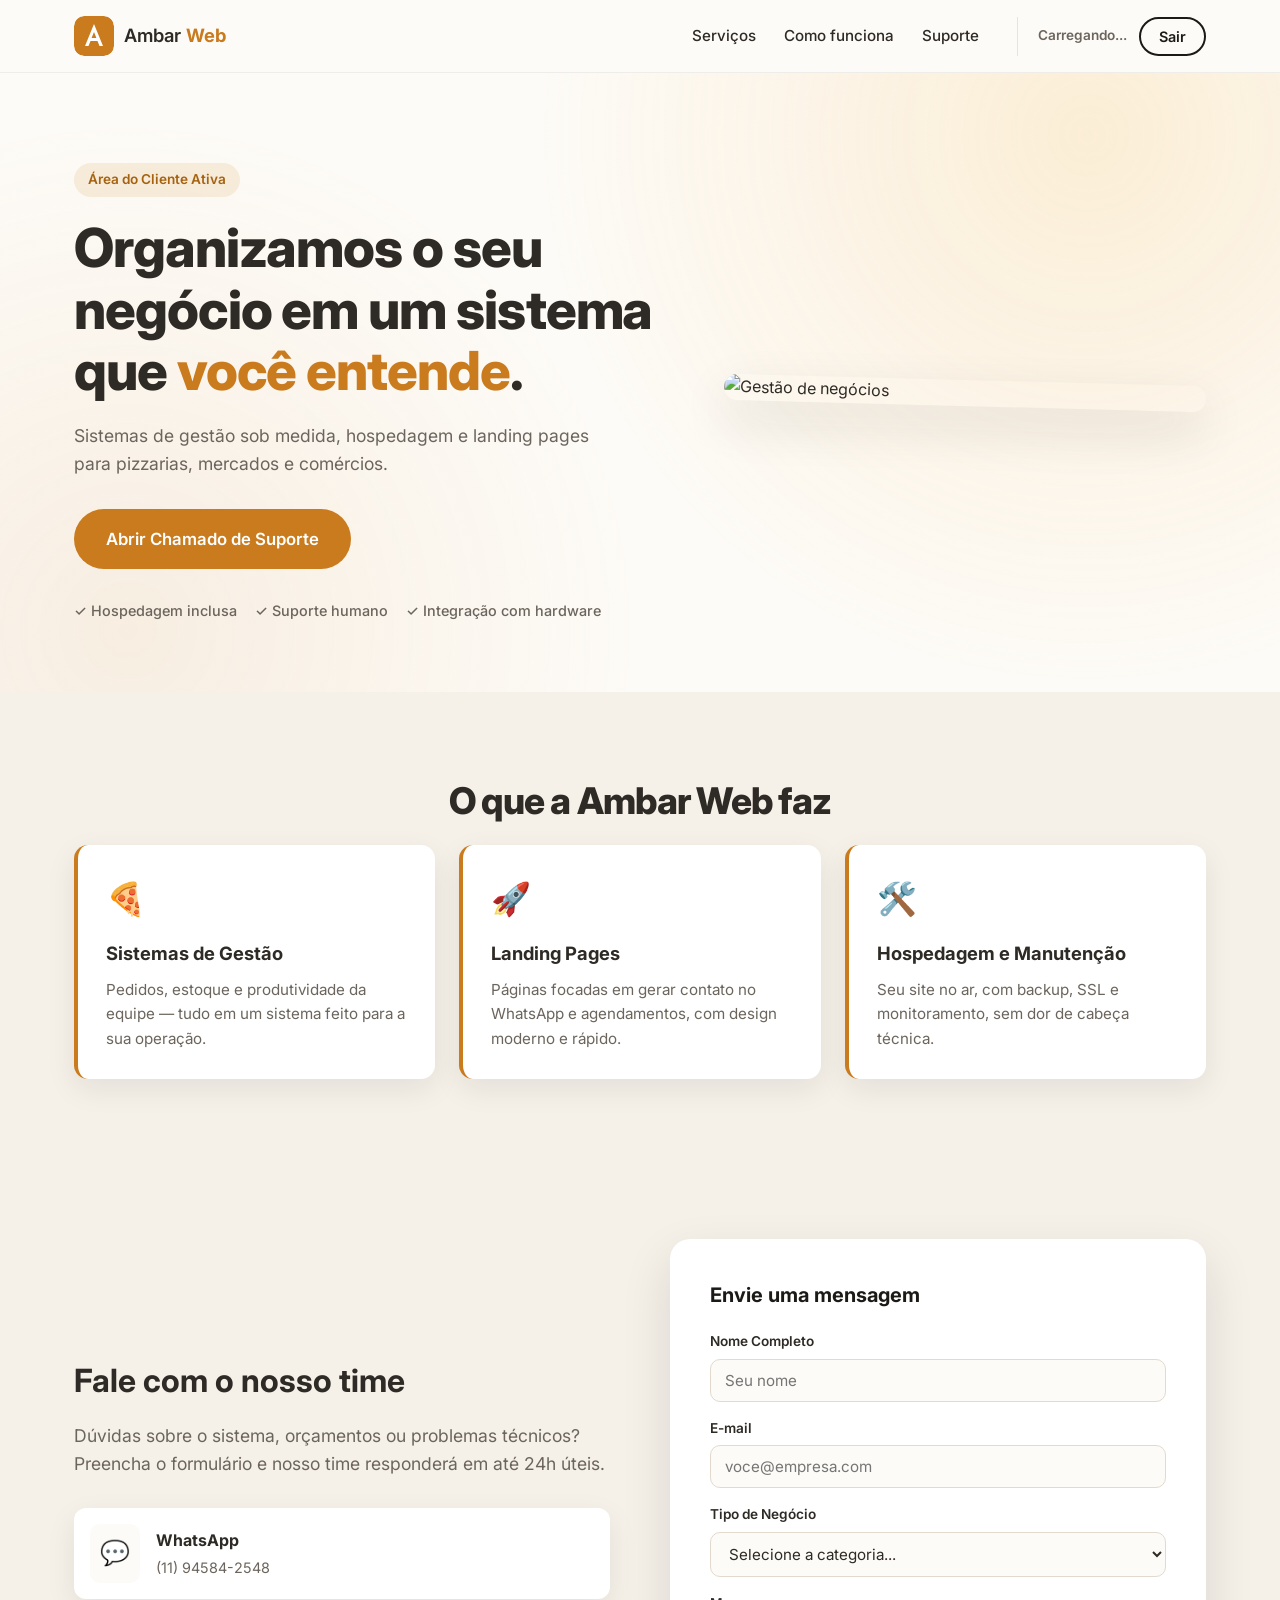
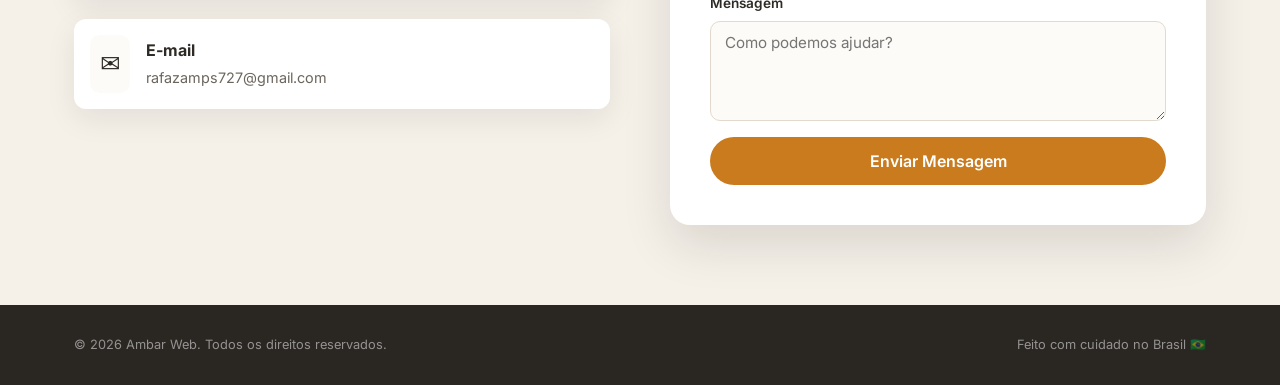
==== commit 0826171c: "Add files via upload" ====
--- a/index.html
+++ b/index.html
@@ -10,6 +10,8 @@
   <link rel="preconnect" href="https://fonts.googleapis.com" />
   <link rel="preconnect" href="https://fonts.gstatic.com" crossorigin />
   <link href="https://fonts.googleapis.com/css2?family=Inter:wght@400;500;600;700;800&display=swap" rel="stylesheet" />
+  <!-- Biblioteca do Supabase -->
+  <script src="https://cdn.jsdelivr.net/npm/@supabase/supabase-js@2"></script>
 </head>
 <body>
 
@@ -114,12 +116,12 @@
         <div class="contact-form-wrapper">
           <form id="contactForm" class="form">
             <h3>Envie uma mensagem</h3>
-            <label>Nome Completo <input type="text" required placeholder="Seu nome"></label>
-            <label>E-mail <input type="email" required placeholder="voce@empresa.com"></label>
+            <label>Nome Completo <input type="text" id="contatoNome" required placeholder="Seu nome"></label>
+            <label>E-mail <input type="email" id="contatoEmail" required placeholder="voce@empresa.com"></label>
             
             <!-- NOVAS OPÇÕES DE NEGÓCIO -->
             <label>Tipo de Negócio
-              <select required>
+              <select id="contatoNegocio" required>
                 <option value="">Selecione a categoria...</option>
                 <option>Pizzaria / Restaurante</option>
                 <option>Mercado / Mercearia</option>
@@ -132,7 +134,7 @@
               </select>
             </label>
             
-            <label>Mensagem <textarea rows="4" required placeholder="Como podemos ajudar?"></textarea></label>
+            <label>Mensagem <textarea id="contatoMensagem" rows="4" required placeholder="Como podemos ajudar?"></textarea></label>
             <button type="submit" class="btn btn--primary btn--full">Enviar Mensagem</button>
           </form>
         </div>
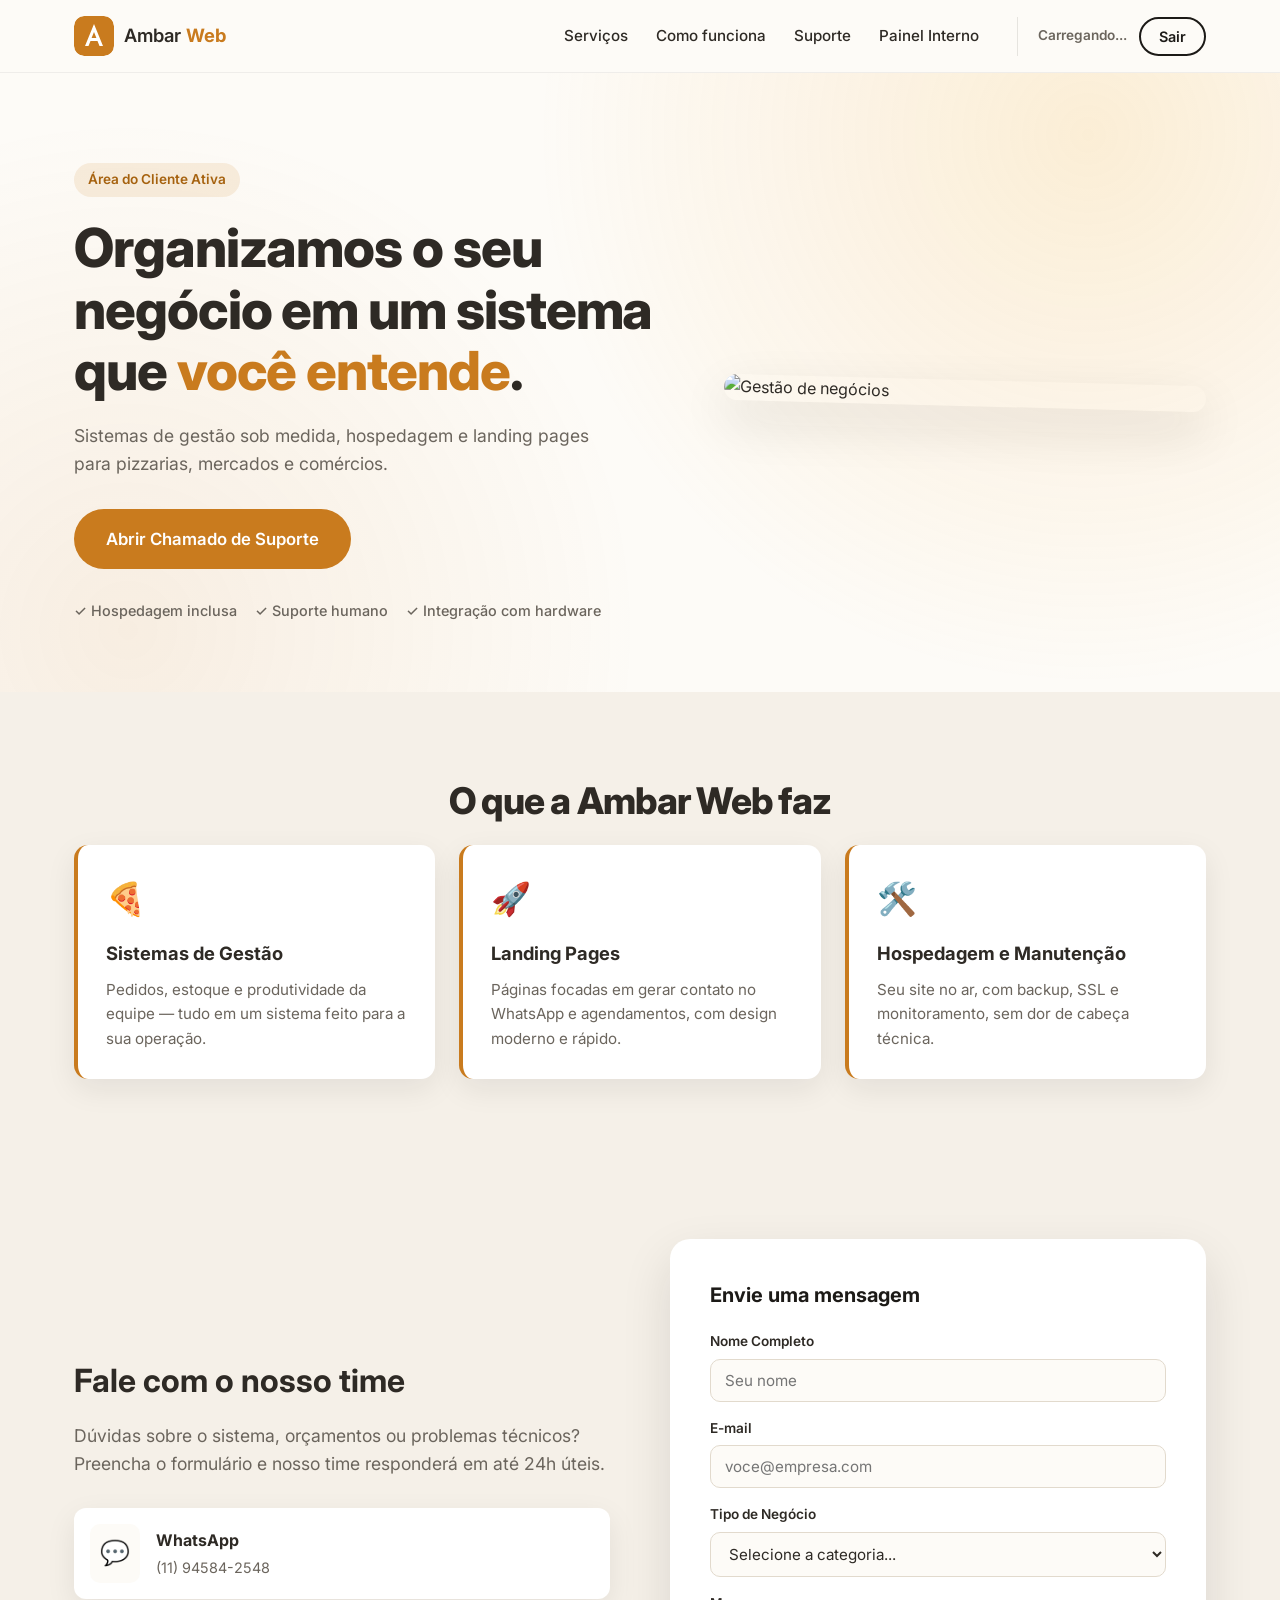
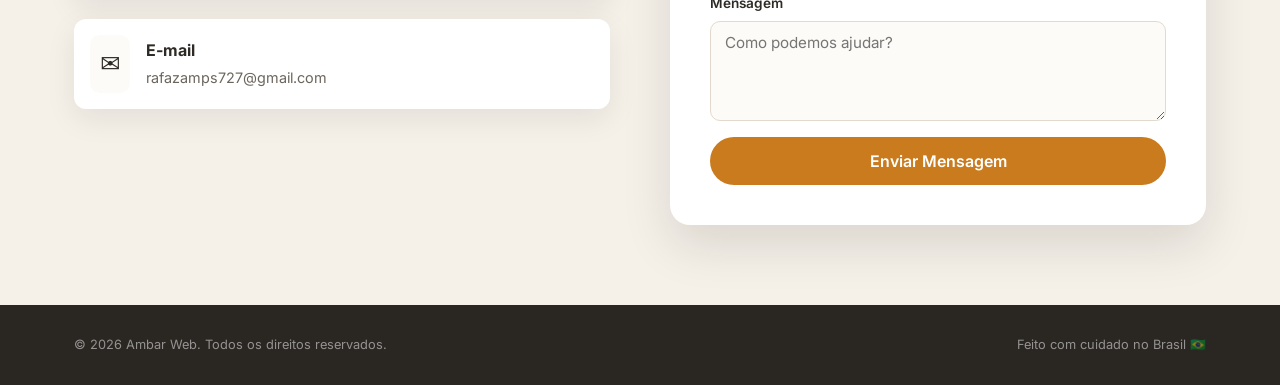
==== commit 3ae96745: "Add files via upload" ====
--- a/index.html
+++ b/index.html
@@ -10,7 +10,6 @@
   <link rel="preconnect" href="https://fonts.googleapis.com" />
   <link rel="preconnect" href="https://fonts.gstatic.com" crossorigin />
   <link href="https://fonts.googleapis.com/css2?family=Inter:wght@400;500;600;700;800&display=swap" rel="stylesheet" />
-  <!-- Biblioteca do Supabase -->
   <script src="https://cdn.jsdelivr.net/npm/@supabase/supabase-js@2"></script>
 </head>
 <body>
@@ -28,8 +27,8 @@
         <a href="#servicos">Serviços</a>
         <a href="#como-funciona">Como funciona</a>
         <a href="#contato">Suporte</a>
+        <a href="dashboard.html">Painel Interno</a> <!-- Link para a equipe -->
         
-        <!-- Área do Usuário Logado -->
         <div class="user-menu">
           <span class="user-email" id="userEmail">Carregando...</span>
           <button onclick="logout()" class="btn btn--ghost btn--sm">Sair</button>
@@ -57,7 +56,6 @@
         </ul>
       </div>
       <div class="hero__visual fade-in">
-        <!-- FOTO REAL DO UNSPLASH -->
         <img src="https://images.unsplash.com/photo-1556742049-0cfed4f6a45d?q=80&w=800&auto=format&fit=crop" alt="Gestão de negócios" class="hero-img">
       </div>
     </div>
@@ -86,7 +84,6 @@
     </div>
   </section>
 
-  <!-- ÁREA DE CONTATO REESTILIZADA -->
   <section class="section contact-section fade-in" id="contato">
     <div class="container">
       <div class="contact-grid">
@@ -119,7 +116,6 @@
             <label>Nome Completo <input type="text" id="contatoNome" required placeholder="Seu nome"></label>
             <label>E-mail <input type="email" id="contatoEmail" required placeholder="voce@empresa.com"></label>
             
-            <!-- NOVAS OPÇÕES DE NEGÓCIO -->
             <label>Tipo de Negócio
               <select id="contatoNegocio" required>
                 <option value="">Selecione a categoria...</option>
